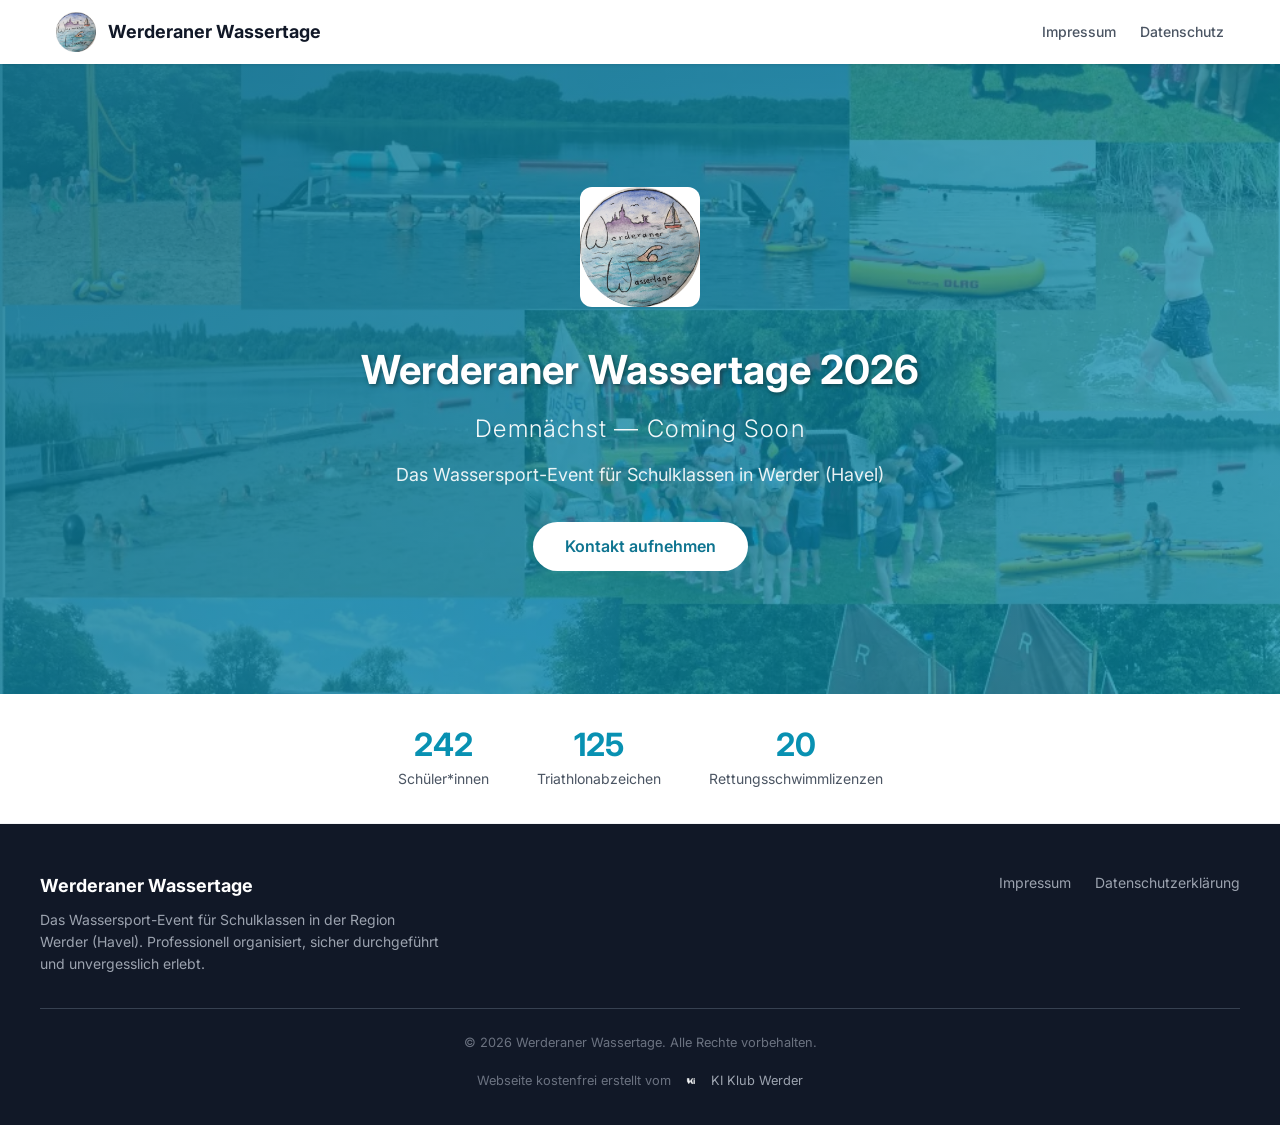
==== index.html @ 1bb325fa "Initial commit: static Coming Soon site for Werderaner Wassertage 2026 Static HTML/CSS placeholder s" ====
<!DOCTYPE html>
<html lang="de">
<head>
  <meta charset="UTF-8">
  <meta name="viewport" content="width=device-width, initial-scale=1.0">
  <title>Werderaner Wassertage 2026 — Coming Soon</title>
  <meta name="description" content="Die Werderaner Wassertage 2026 — Das Wassersport-Event für Schulklassen in Werder (Havel). Demnächst mehr Informationen.">
  <link rel="stylesheet" href="css/style.css">
</head>
<body>

  <!-- Navigation -->
  <nav class="nav">
    <div class="nav-inner">
      <a href="index.html" class="nav-brand">
        <img src="assets/logo.png" alt="Werderaner Wassertage Logo">
        <span>Werderaner Wassertage</span>
      </a>
      <div class="nav-links">
        <a href="impressum.html">Impressum</a>
        <a href="datenschutz.html">Datenschutz</a>
      </div>
    </div>
  </nav>

  <!-- Hero -->
  <section class="hero">
    <div class="hero-bg"></div>
    <div class="hero-overlay"></div>
    <div class="hero-content">
      <img src="assets/logo.png" alt="Werderaner Wassertage Logo" class="hero-logo animate-float">
      <h1>Werderaner Wassertage 2026</h1>
      <p class="coming-soon">Demnächst — Coming Soon</p>
      <p class="subtitle">Das Wassersport-Event für Schulklassen in Werder (Havel)</p>
      <a href="mailto:Christianprochnow@gmx.de" class="contact-link">Kontakt aufnehmen</a>
    </div>
  </section>

  <!-- Stats from 2025 -->
  <section class="stats">
    <div class="stats-inner">
      <div class="stat">
        <span class="stat-number">242</span>
        <span class="stat-label">Schüler*innen</span>
      </div>
      <div class="stat">
        <span class="stat-number">125</span>
        <span class="stat-label">Triathlonabzeichen</span>
      </div>
      <div class="stat">
        <span class="stat-number">20</span>
        <span class="stat-label">Rettungsschwimmlizenzen</span>
      </div>
    </div>
  </section>

  <!-- Footer -->
  <footer class="footer">
    <div class="footer-inner">
      <div class="footer-main">
        <div class="footer-brand">
          <h3>Werderaner Wassertage</h3>
          <p>Das Wassersport-Event für Schulklassen in der Region Werder (Havel). Professionell organisiert, sicher durchgeführt und unvergesslich erlebt.</p>
        </div>
        <div class="footer-links">
          <a href="impressum.html">Impressum</a>
          <a href="datenschutz.html">Datenschutzerklärung</a>
        </div>
      </div>
      <div class="footer-bottom">
        <p class="footer-copyright">&copy; 2026 Werderaner Wassertage. Alle Rechte vorbehalten.</p>
        <div class="footer-attribution">
          <span>Webseite kostenfrei erstellt vom</span>
          <a href="https://ki-klub-werder.de/" target="_blank" rel="noopener noreferrer">
            <img src="assets/ki-klub-logo.png" alt="KI Klub Werder Logo">
            <span>KI Klub Werder</span>
          </a>
        </div>
      </div>
    </div>
  </footer>

</body>
</html>
---- css/style.css ----
@import url('https://fonts.googleapis.com/css2?family=Inter:wght@300;400;500;600;700&display=swap');

:root {
  --water-blue: #0891B2;
  --water-dark: #0E7490;
  --water-light: #06B6D4;
  --water-pale: #67E8F9;
  --wave-bg: #F0F9FF;
  --gray-50: #F9FAFB;
  --gray-100: #F3F4F6;
  --gray-300: #D1D5DB;
  --gray-400: #9CA3AF;
  --gray-500: #6B7280;
  --gray-600: #4B5563;
  --gray-700: #374151;
  --gray-800: #1F2937;
  --gray-900: #111827;
}

*, *::before, *::after {
  box-sizing: border-box;
  margin: 0;
  padding: 0;
}

body {
  font-family: 'Inter', sans-serif;
  color: var(--gray-900);
  background: var(--gray-50);
  line-height: 1.6;
  -webkit-font-smoothing: antialiased;
}

a {
  color: var(--water-blue);
  text-decoration: none;
  transition: color 0.2s;
}

a:hover {
  color: var(--water-dark);
}

img {
  max-width: 100%;
  height: auto;
}

/* Animations */
@keyframes float {
  0%, 100% { transform: translateY(0px); }
  50% { transform: translateY(-5px) rotate(1deg); }
}

.animate-float {
  animation: float 3s ease-in-out infinite;
}

/* Navigation */
.nav {
  background: white;
  box-shadow: 0 1px 3px rgba(0, 0, 0, 0.1);
  position: sticky;
  top: 0;
  z-index: 100;
}

.nav-inner {
  max-width: 1200px;
  margin: 0 auto;
  padding: 0.75rem 1rem;
  display: flex;
  align-items: center;
  justify-content: space-between;
}

.nav-brand {
  display: flex;
  align-items: center;
  gap: 0.75rem;
  color: var(--gray-900);
  font-weight: 700;
  font-size: 1.125rem;
}

.nav-brand img {
  height: 40px;
  width: auto;
}

.nav-links {
  display: flex;
  gap: 1.5rem;
}

.nav-links a {
  color: var(--gray-600);
  font-size: 0.875rem;
  font-weight: 500;
}

.nav-links a:hover {
  color: var(--water-blue);
}

/* Hero */
.hero {
  position: relative;
  min-height: 70vh;
  display: flex;
  align-items: center;
  justify-content: center;
  text-align: center;
  color: white;
  overflow: hidden;
}

.hero-bg {
  position: absolute;
  inset: 0;
  background-image: url('../assets/hero.webp');
  background-size: cover;
  background-position: center;
}

.hero-overlay {
  position: absolute;
  inset: 0;
  background: linear-gradient(135deg, rgba(14, 116, 144, 0.85), rgba(8, 145, 178, 0.7));
}

.hero-content {
  position: relative;
  z-index: 1;
  max-width: 800px;
  padding: 3rem 1.5rem;
}

.hero-logo {
  width: 120px;
  height: auto;
  margin: 0 auto 1.5rem;
  border-radius: 12px;
}

.hero h1 {
  font-size: 2.5rem;
  font-weight: 700;
  margin-bottom: 0.5rem;
  text-shadow: 2px 2px 4px rgba(0, 0, 0, 0.4);
}

.hero .coming-soon {
  font-size: 1.5rem;
  font-weight: 300;
  opacity: 0.95;
  margin-bottom: 0.75rem;
  letter-spacing: 0.05em;
}

.hero .subtitle {
  font-size: 1.125rem;
  opacity: 0.9;
  margin-bottom: 2rem;
}

.hero .contact-link {
  display: inline-block;
  background: white;
  color: var(--water-dark);
  padding: 0.75rem 2rem;
  border-radius: 9999px;
  font-weight: 600;
  font-size: 1rem;
  transition: transform 0.2s, box-shadow 0.2s;
}

.hero .contact-link:hover {
  transform: translateY(-2px);
  box-shadow: 0 4px 12px rgba(0, 0, 0, 0.2);
  color: var(--water-dark);
}

/* Stats strip */
.stats {
  background: white;
  border-bottom: 1px solid var(--gray-100);
}

.stats-inner {
  max-width: 1200px;
  margin: 0 auto;
  padding: 2rem 1rem;
  display: flex;
  justify-content: center;
  gap: 3rem;
  flex-wrap: wrap;
  text-align: center;
}

.stat {
  display: flex;
  flex-direction: column;
  align-items: center;
}

.stat-number {
  font-size: 2rem;
  font-weight: 700;
  color: var(--water-blue);
  line-height: 1.2;
}

.stat-label {
  font-size: 0.875rem;
  color: var(--gray-600);
  margin-top: 0.25rem;
}

/* Footer */
.footer {
  background: var(--gray-900);
  color: white;
  padding: 3rem 1rem 2rem;
}

.footer-inner {
  max-width: 1200px;
  margin: 0 auto;
}

.footer-main {
  display: flex;
  justify-content: space-between;
  align-items: flex-start;
  gap: 2rem;
  flex-wrap: wrap;
}

.footer-brand {
  max-width: 400px;
}

.footer-brand h3 {
  font-size: 1.125rem;
  font-weight: 700;
  margin-bottom: 0.5rem;
}

.footer-brand p {
  color: var(--gray-400);
  font-size: 0.875rem;
  line-height: 1.6;
}

.footer-links {
  display: flex;
  gap: 1.5rem;
}

.footer-links a {
  color: var(--gray-400);
  font-size: 0.875rem;
}

.footer-links a:hover {
  color: var(--water-light);
}

.footer-bottom {
  border-top: 1px solid var(--gray-700);
  margin-top: 2rem;
  padding-top: 1.5rem;
  text-align: center;
}

.footer-copyright {
  color: var(--gray-500);
  font-size: 0.8rem;
  margin-bottom: 1rem;
}

.footer-attribution {
  display: flex;
  align-items: center;
  justify-content: center;
  gap: 0.5rem;
  color: var(--gray-500);
  font-size: 0.8rem;
}

.footer-attribution img {
  height: 24px;
  width: auto;
}

.footer-attribution a {
  color: var(--gray-400);
  display: flex;
  align-items: center;
  gap: 0.5rem;
}

.footer-attribution a:hover {
  color: var(--water-light);
}

/* Legal pages */
.legal-page {
  min-height: 100vh;
  background: var(--gray-50);
}

.legal-container {
  max-width: 800px;
  margin: 0 auto;
  padding: 3rem 1rem;
}

.back-link {
  display: inline-flex;
  align-items: center;
  gap: 0.5rem;
  color: var(--water-blue);
  font-size: 0.875rem;
  font-weight: 500;
  margin-bottom: 1.5rem;
}

.back-link:hover {
  color: var(--water-dark);
}

.legal-card {
  background: white;
  border-radius: 0.75rem;
  box-shadow: 0 1px 3px rgba(0, 0, 0, 0.1), 0 1px 2px rgba(0, 0, 0, 0.06);
  padding: 2.5rem;
}

.legal-card h1 {
  font-size: 1.875rem;
  font-weight: 700;
  margin-bottom: 2rem;
  color: var(--gray-900);
}

.legal-card h2 {
  font-size: 1.375rem;
  font-weight: 600;
  margin-top: 2rem;
  margin-bottom: 1rem;
  color: var(--gray-900);
}

.legal-card h3 {
  font-size: 1.125rem;
  font-weight: 600;
  margin-top: 1.5rem;
  margin-bottom: 0.75rem;
  color: var(--gray-800);
}

.legal-card h4 {
  font-size: 1rem;
  font-weight: 600;
  margin-top: 1.25rem;
  margin-bottom: 0.5rem;
  color: var(--gray-800);
}

.legal-card p {
  color: var(--gray-700);
  margin-bottom: 1rem;
  line-height: 1.7;
}

.legal-card .contact-box {
  background: var(--gray-50);
  padding: 1rem 1.25rem;
  border-radius: 0.5rem;
  margin-bottom: 1rem;
}

.legal-card .contact-box p {
  color: var(--gray-800);
  font-weight: 500;
  margin-bottom: 0;
}

.legal-card .source {
  font-size: 0.875rem;
  color: var(--gray-500);
  border-top: 1px solid var(--gray-100);
  padding-top: 1.5rem;
  margin-top: 2rem;
}

/* Responsive */
@media (max-width: 640px) {
  .nav-brand span {
    font-size: 0.9rem;
  }

  .hero {
    min-height: 60vh;
  }

  .hero h1 {
    font-size: 1.75rem;
  }

  .hero .coming-soon {
    font-size: 1.125rem;
  }

  .hero .subtitle {
    font-size: 1rem;
  }

  .stats-inner {
    gap: 1.5rem;
  }

  .stat-number {
    font-size: 1.5rem;
  }

  .footer-main {
    flex-direction: column;
    align-items: center;
    text-align: center;
  }

  .legal-card {
    padding: 1.5rem;
  }

  .legal-card h1 {
    font-size: 1.5rem;
  }
}
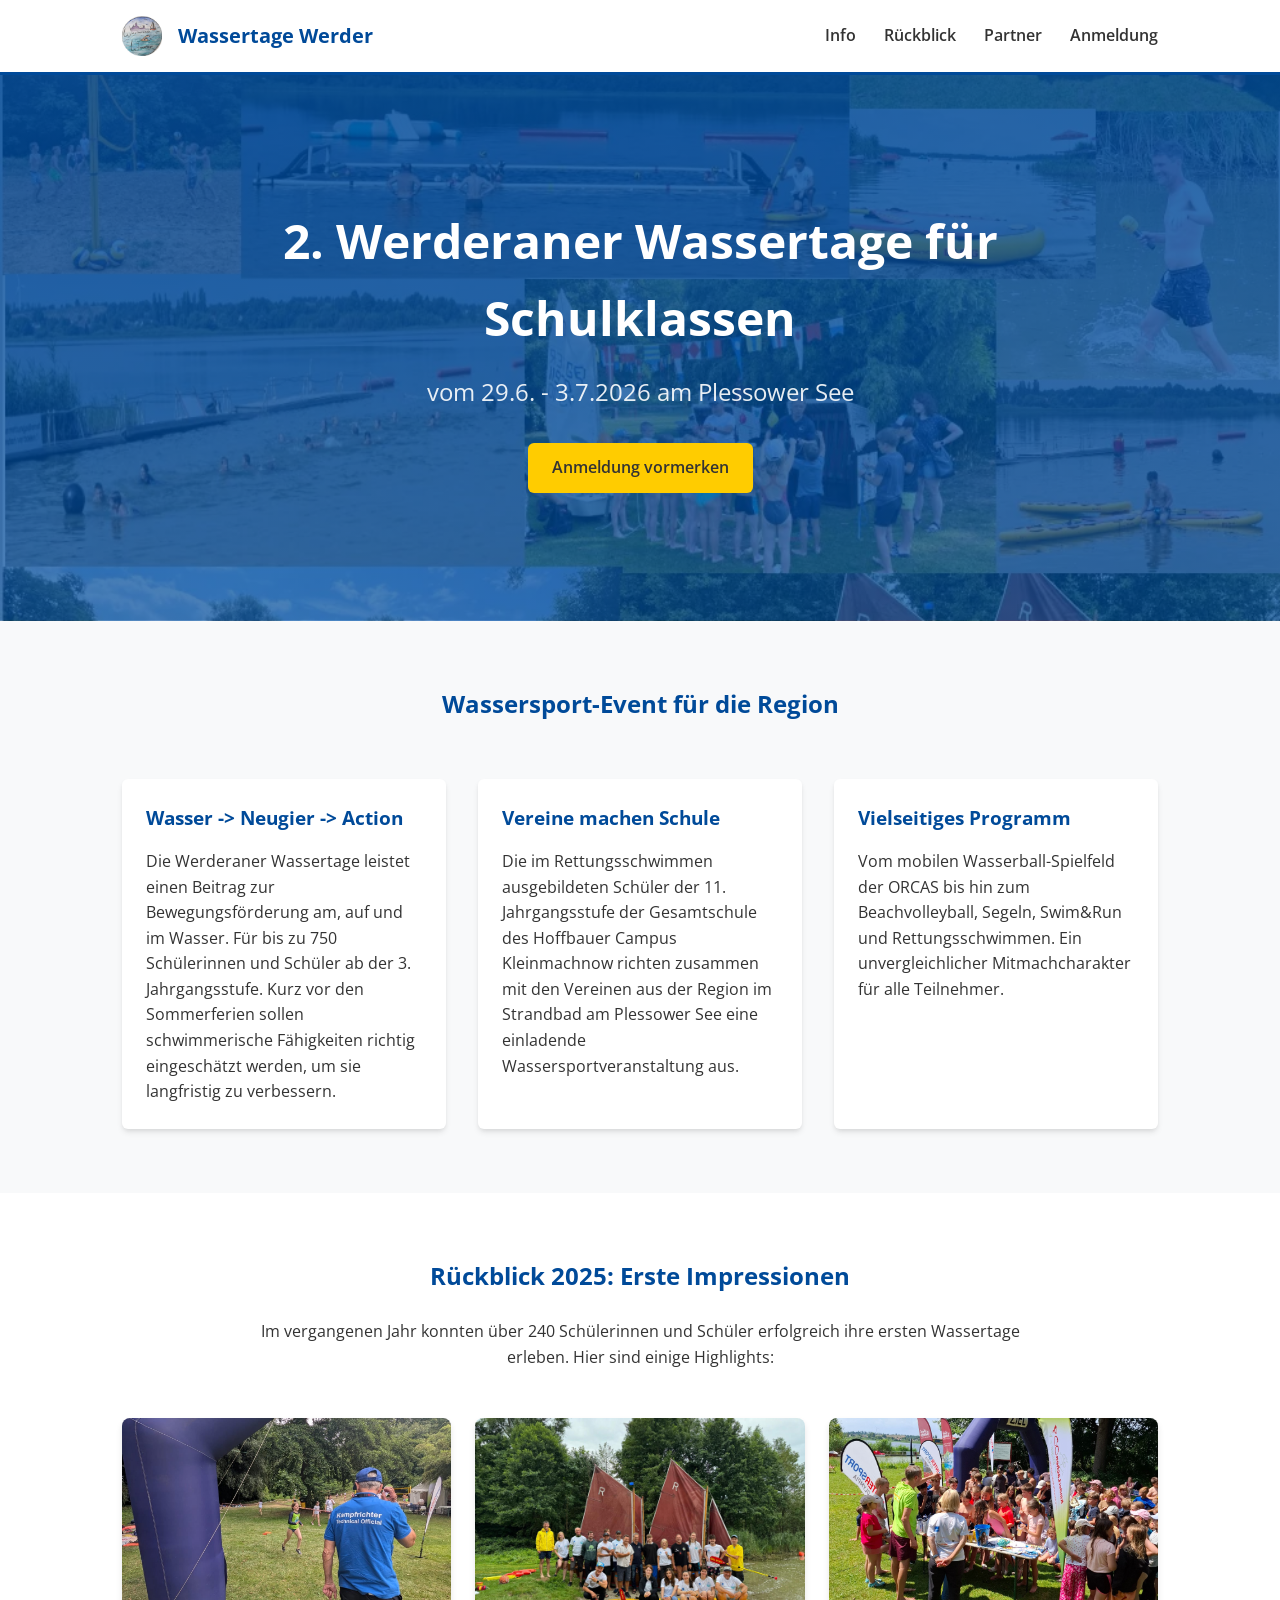
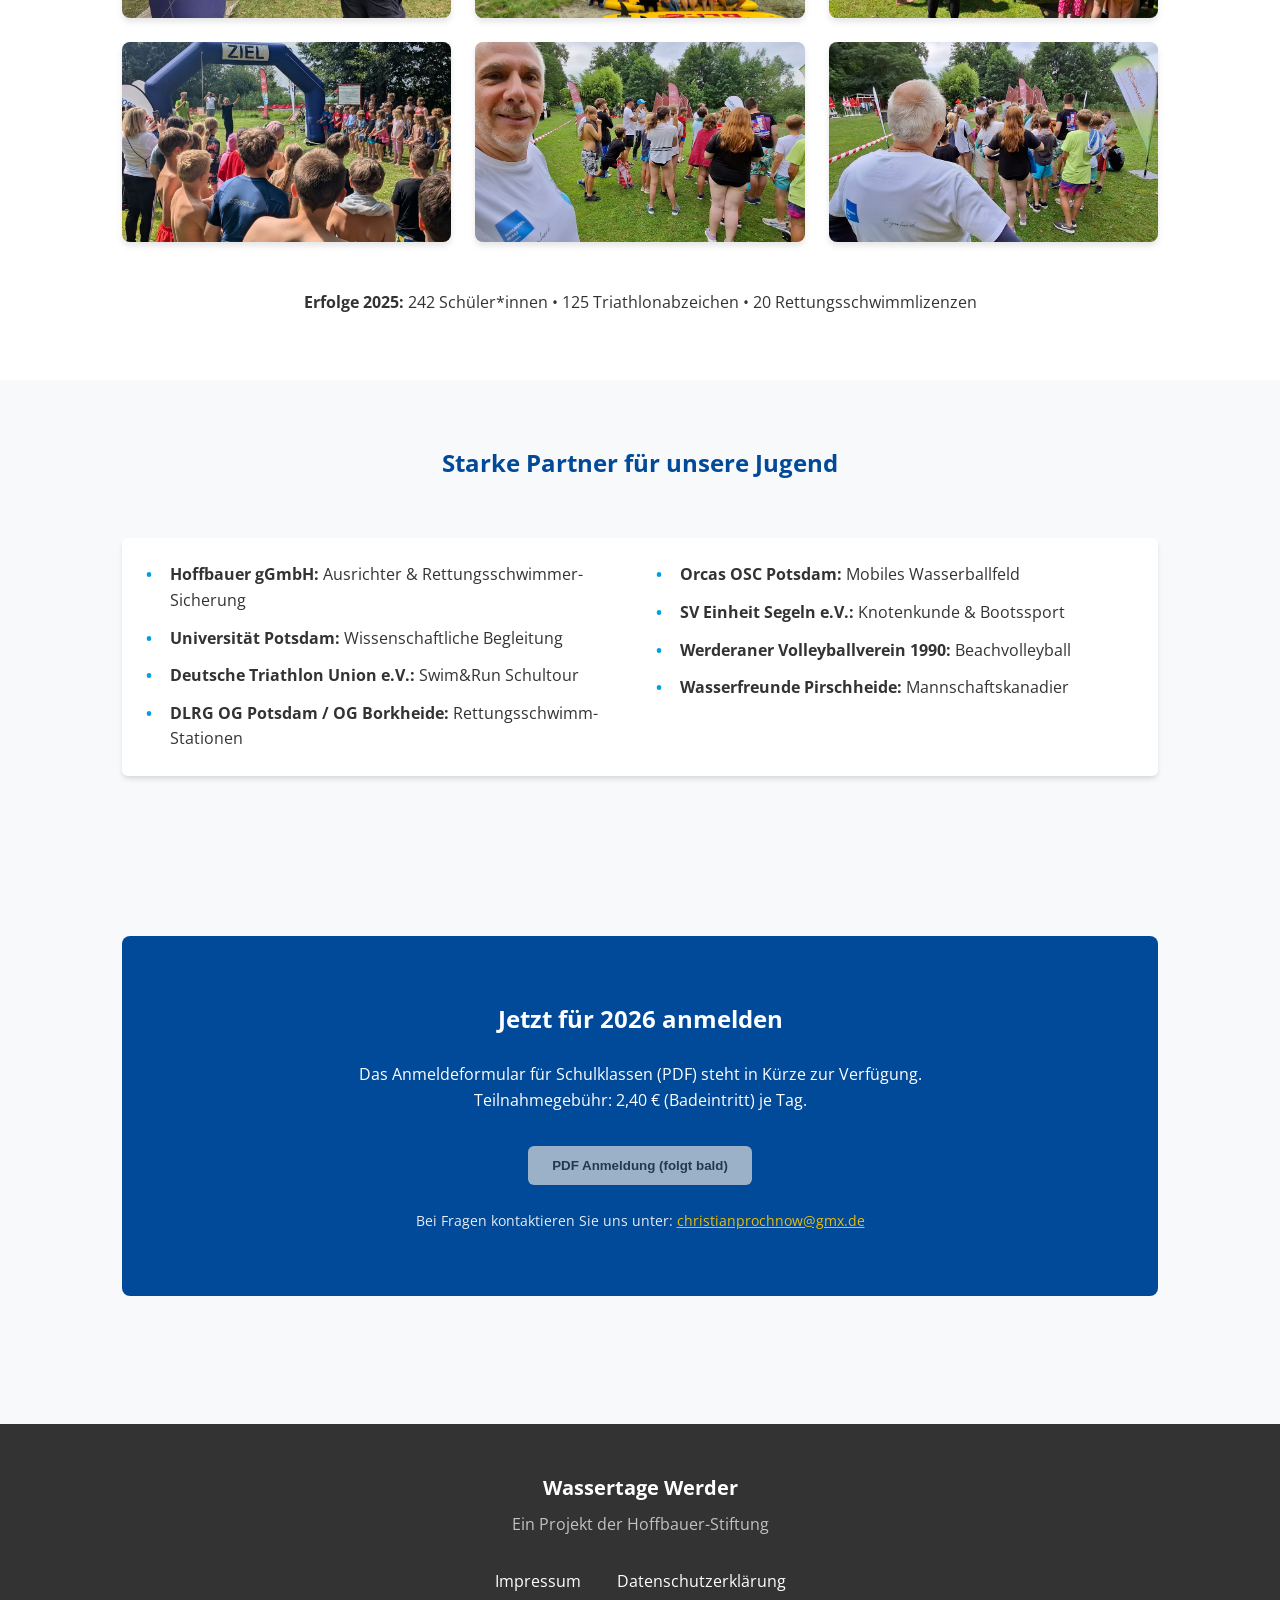
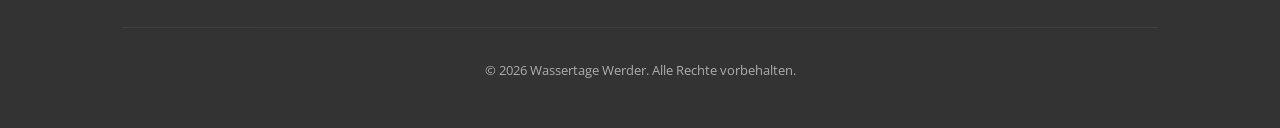
==== commit d061b46c: "Redesign: Wassertage Werder 2026 with 2025 retrospective and updated branding" ====
--- a/index.html
+++ b/index.html
@@ -1,84 +1,121 @@
 <!DOCTYPE html>
 <html lang="de">
 <head>
-  <meta charset="UTF-8">
-  <meta name="viewport" content="width=device-width, initial-scale=1.0">
-  <title>Werderaner Wassertage 2026 — Coming Soon</title>
-  <meta name="description" content="Die Werderaner Wassertage 2026 — Das Wassersport-Event für Schulklassen in Werder (Havel). Demnächst mehr Informationen.">
-  <link rel="stylesheet" href="css/style.css">
+    <meta charset="UTF-8">
+    <meta name="viewport" content="width=device-width, initial-scale=1.0">
+    <title>Wassertage Werder 2026 | 2. Werderaner Wassertage</title>
+    <meta name="description" content="2. Werderaner Wassertage für Schulklassen vom 29.6.-3.7.2026 am Plessower See. Sport, Action und Teamgeist.">
+    <link rel="stylesheet" href="css/style.css">
 </head>
 <body>
 
-  <!-- Navigation -->
-  <nav class="nav">
-    <div class="nav-inner">
-      <a href="index.html" class="nav-brand">
-        <img src="assets/logo.png" alt="Werderaner Wassertage Logo">
-        <span>Werderaner Wassertage</span>
-      </a>
-      <div class="nav-links">
-        <a href="impressum.html">Impressum</a>
-        <a href="datenschutz.html">Datenschutz</a>
-      </div>
+<header>
+    <div class="container nav-inner">
+        <a href="index.html" class="logo-container">
+            <img src="assets/logo.png" alt="Logo">
+            <span>Wassertage Werder</span>
+        </a>
+        <nav>
+            <a href="#about" style="margin-left: 1.5rem; font-weight: 600; color: var(--foreground);">Info</a>
+            <a href="#rueckblick" style="margin-left: 1.5rem; font-weight: 600; color: var(--foreground);">Rückblick</a>
+            <a href="#partner" style="margin-left: 1.5rem; font-weight: 600; color: var(--foreground);">Partner</a>
+            <a href="#anmeldung" style="margin-left: 1.5rem; font-weight: 600; color: var(--foreground);">Anmeldung</a>
+        </nav>
     </div>
-  </nav>
+</header>
 
-  <!-- Hero -->
-  <section class="hero">
-    <div class="hero-bg"></div>
-    <div class="hero-overlay"></div>
-    <div class="hero-content">
-      <img src="assets/logo.png" alt="Werderaner Wassertage Logo" class="hero-logo animate-float">
-      <h1>Werderaner Wassertage 2026</h1>
-      <p class="coming-soon">Demnächst — Coming Soon</p>
-      <p class="subtitle">Das Wassersport-Event für Schulklassen in Werder (Havel)</p>
-      <a href="mailto:Christianprochnow@gmx.de" class="contact-link">Kontakt aufnehmen</a>
+<section class="hero">
+    <div class="container">
+        <h1>2. Werderaner Wassertage für Schulklassen</h1>
+        <p>vom 29.6. - 3.7.2026 am Plessower See</p>
+        <a href="#anmeldung" class="btn-accent">Anmeldung vormerken</a>
     </div>
-  </section>
+</section>
 
-  <!-- Stats from 2025 -->
-  <section class="stats">
-    <div class="stats-inner">
-      <div class="stat">
-        <span class="stat-number">242</span>
-        <span class="stat-label">Schüler*innen</span>
-      </div>
-      <div class="stat">
-        <span class="stat-number">125</span>
-        <span class="stat-label">Triathlonabzeichen</span>
-      </div>
-      <div class="stat">
-        <span class="stat-number">20</span>
-        <span class="stat-label">Rettungsschwimmlizenzen</span>
-      </div>
+<section class="section" id="about">
+    <div class="container">
+        <h2 class="section-title">Wassersport-Event für die Region</h2>
+        <div class="grid">
+            <div class="card">
+                <h3>Wasser -> Neugier -> Action</h3>
+                <p>Die Werderaner Wassertage leistet einen Beitrag zur Bewegungsförderung am, auf und im Wasser. Für bis zu 750 Schülerinnen und Schüler ab der 3. Jahrgangsstufe. Kurz vor den Sommerferien sollen schwimmerische Fähigkeiten richtig eingeschätzt werden, um sie langfristig zu verbessern.</p>
+            </div>
+            <div class="card">
+                <h3>Vereine machen Schule</h3>
+                <p>Die im Rettungsschwimmen ausgebildeten Schüler der 11. Jahrgangsstufe der Gesamtschule des Hoffbauer Campus Kleinmachnow richten zusammen mit den Vereinen aus der Region im Strandbad am Plessower See eine einladende Wassersportveranstaltung aus.</p>
+            </div>
+            <div class="card">
+                <h3>Vielseitiges Programm</h3>
+                <p>Vom mobilen Wasserball-Spielfeld der ORCAS bis hin zum Beachvolleyball, Segeln, Swim&Run und Rettungsschwimmen. Ein unvergleichlicher Mitmachcharakter für alle Teilnehmer.</p>
+            </div>
+        </div>
     </div>
-  </section>
+</section>
 
-  <!-- Footer -->
-  <footer class="footer">
-    <div class="footer-inner">
-      <div class="footer-main">
-        <div class="footer-brand">
-          <h3>Werderaner Wassertage</h3>
-          <p>Das Wassersport-Event für Schulklassen in der Region Werder (Havel). Professionell organisiert, sicher durchgeführt und unvergesslich erlebt.</p>
+<section class="section" id="rueckblick" style="background: white;">
+    <div class="container">
+        <h2 class="section-title">Rückblick 2025: Erste Impressionen</h2>
+        <p style="text-align: center; max-width: 800px; margin: -2rem auto 3rem;">Im vergangenen Jahr konnten über 240 Schülerinnen und Schüler erfolgreich ihre ersten Wassertage erleben. Hier sind einige Highlights:</p>
+        <div class="rueckblick-grid">
+            <div class="rueckblick-card"><img src="assets/rueckblick/1.jpg" alt="Highlight 1"></div>
+            <div class="rueckblick-card"><img src="assets/rueckblick/2.jpg" alt="Highlight 2"></div>
+            <div class="rueckblick-card"><img src="assets/rueckblick/3.jpg" alt="Highlight 3"></div>
+            <div class="rueckblick-card"><img src="assets/rueckblick/4.jpg" alt="Highlight 4"></div>
+            <div class="rueckblick-card"><img src="assets/rueckblick/5.jpg" alt="Highlight 5"></div>
+            <div class="rueckblick-card"><img src="assets/rueckblick/6.jpg" alt="Highlight 6"></div>
         </div>
-        <div class="footer-links">
-          <a href="impressum.html">Impressum</a>
-          <a href="datenschutz.html">Datenschutzerklärung</a>
+        <div style="text-align: center; margin-top: 3rem;">
+            <p><strong>Erfolge 2025:</strong> 242 Schüler*innen • 125 Triathlonabzeichen • 20 Rettungsschwimmlizenzen</p>
         </div>
-      </div>
-      <div class="footer-bottom">
-        <p class="footer-copyright">&copy; 2026 Werderaner Wassertage. Alle Rechte vorbehalten.</p>
-        <div class="footer-attribution">
-          <span>Webseite kostenfrei erstellt vom</span>
-          <a href="https://ki-klub-werder.de/" target="_blank" rel="noopener noreferrer">
-            <img src="assets/ki-klub-logo.png" alt="KI Klub Werder Logo">
-            <span>KI Klub Werder</span>
-          </a>
+    </div>
+</section>
+
+<section class="section" id="partner">
+    <div class="container">
+        <h2 class="section-title">Starke Partner für unsere Jugend</h2>
+        <div class="card">
+            <ul class="partner-list">
+                <li class="partner-item"><strong>Hoffbauer gGmbH:</strong> Ausrichter & Rettungsschwimmer-Sicherung</li>
+                <li class="partner-item"><strong>Universität Potsdam:</strong> Wissenschaftliche Begleitung</li>
+                <li class="partner-item"><strong>Deutsche Triathlon Union e.V.:</strong> Swim&Run Schultour</li>
+                <li class="partner-item"><strong>DLRG OG Potsdam / OG Borkheide:</strong> Rettungsschwimm-Stationen</li>
+                <li class="partner-item"><strong>Orcas OSC Potsdam:</strong> Mobiles Wasserballfeld</li>
+                <li class="partner-item"><strong>SV Einheit Segeln e.V.:</strong> Knotenkunde & Bootssport</li>
+                <li class="partner-item"><strong>Werderaner Volleyballverein 1990:</strong> Beachvolleyball</li>
+                <li class="partner-item"><strong>Wasserfreunde Pirschheide:</strong> Mannschaftskanadier</li>
+            </ul>
         </div>
-      </div>
     </div>
-  </footer>
+</section>
+
+<section class="section" id="anmeldung">
+    <div class="container">
+        <div class="cta-box">
+            <h2>Jetzt für 2026 anmelden</h2>
+            <p>Das Anmeldeformular für Schulklassen (PDF) steht in Kürze zur Verfügung.<br>Teilnahmegebühr: 2,40 € (Badeintritt) je Tag.</p>
+            <div style="margin-top: 2rem;">
+                <button class="btn-accent" disabled>PDF Anmeldung (folgt bald)</button>
+            </div>
+            <p style="margin-top: 1.5rem; font-size: 0.9rem; opacity: 0.9;">Bei Fragen kontaktieren Sie uns unter: <a href="mailto:christianprochnow@gmx.de" style="color: var(--hoffbauer-yellow); text-decoration: underline;">christianprochnow@gmx.de</a></p>
+        </div>
+    </div>
+</section>
+
+<footer>
+    <div class="container">
+        <div style="margin-bottom: 2rem;">
+            <a href="index.html" style="color: white; font-weight: 700; font-size: 1.25rem;">Wassertage Werder</a>
+            <p style="opacity: 0.7; margin-top: 0.5rem;">Ein Projekt der Hoffbauer-Stiftung</p>
+        </div>
+        <div style="margin-bottom: 2rem;">
+            <a href="impressum.html" style="color: white; margin: 0 1rem;">Impressum</a>
+            <a href="datenschutz.html" style="color: white; margin: 0 1rem;">Datenschutzerklärung</a>
+        </div>
+        <div style="border-top: 1px solid rgba(255,255,255,0.1); padding-top: 2rem; font-size: 0.8rem; opacity: 0.6;">
+            &copy; 2026 Wassertage Werder. Alle Rechte vorbehalten.
+        </div>
+    </div>
+</footer>
 
 </body>
 </html>
--- a/css/style.css
+++ b/css/style.css
@@ -1,442 +1,162 @@
-@import url('https://fonts.googleapis.com/css2?family=Inter:wght@300;400;500;600;700&display=swap');
+/* 
+ * Hoffbauer-Stiftung Style Guide
+ * Adapted for Wassertage Werder and Potsdam
+ */
+
+@import url('https://fonts.googleapis.com/css2?family=Open+Sans:wght@400;600;700&display=swap');
 
 :root {
-  --water-blue: #0891B2;
-  --water-dark: #0E7490;
-  --water-light: #06B6D4;
-  --water-pale: #67E8F9;
-  --wave-bg: #F0F9FF;
-  --gray-50: #F9FAFB;
-  --gray-100: #F3F4F6;
-  --gray-300: #D1D5DB;
-  --gray-400: #9CA3AF;
-  --gray-500: #6B7280;
-  --gray-600: #4B5563;
-  --gray-700: #374151;
-  --gray-800: #1F2937;
-  --gray-900: #111827;
+  /* Brand Colors */
+  --hoffbauer-blue: #004a99;
+  --hoffbauer-sky: #00a0e3;
+  --hoffbauer-yellow: #ffcc00;
+  --hoffbauer-grey: #333333;
+  --hoffbauer-white: #f8f9fa;
+
+  /* Semantic Variables (Mapping to project variables) */
+  --primary: var(--hoffbauer-blue);
+  --secondary: var(--hoffbauer-sky);
+  --accent: var(--hoffbauer-yellow);
+  --foreground: var(--hoffbauer-grey);
+  --background: var(--hoffbauer-white);
+  
+  /* Layout & Spacing */
+  --radius: 0.375rem;
+  --spacing-section: 4rem;
+  --spacing-card: 1.5rem;
+
+  /* Typography */
+  --font-family: 'Open Sans', sans-serif;
 }
 
-*, *::before, *::after {
-  box-sizing: border-box;
-  margin: 0;
-  padding: 0;
+* { box-sizing: border-box; margin: 0; padding: 0; }
+
+body {
+  font-family: var(--font-family);
+  color: var(--foreground);
+  background-color: var(--background);
+  line-height: 1.6;
 }
 
-body {
-  font-family: 'Inter', sans-serif;
-  color: var(--gray-900);
-  background: var(--gray-50);
-  line-height: 1.6;
-  -webkit-font-smoothing: antialiased;
+h1, h2, h3, h4, h5, h6 {
+  color: var(--hoffbauer-blue);
+  font-weight: 700;
+  margin-bottom: 1rem;
 }
 
 a {
-  color: var(--water-blue);
+  color: var(--secondary);
   text-decoration: none;
-  transition: color 0.2s;
+  transition: opacity 0.2s ease;
 }
 
-a:hover {
-  color: var(--water-dark);
+a:hover { opacity: 0.8; }
+
+.container {
+  max-width: 1100px;
+  margin: 0 auto;
+  padding: 0 2rem;
 }
 
-img {
-  max-width: 100%;
-  height: auto;
-}
-
-/* Animations */
-@keyframes float {
-  0%, 100% { transform: translateY(0px); }
-  50% { transform: translateY(-5px) rotate(1deg); }
-}
-
-.animate-float {
-  animation: float 3s ease-in-out infinite;
-}
-
-/* Navigation */
-.nav {
+header {
   background: white;
-  box-shadow: 0 1px 3px rgba(0, 0, 0, 0.1);
+  padding: 1rem 0;
+  border-bottom: 3px solid var(--primary);
   position: sticky;
   top: 0;
   z-index: 100;
 }
 
 .nav-inner {
-  max-width: 1200px;
-  margin: 0 auto;
-  padding: 0.75rem 1rem;
   display: flex;
-  align-items: center;
   justify-content: space-between;
-}
-
-.nav-brand {
-  display: flex;
-  align-items: center;
-  gap: 0.75rem;
-  color: var(--gray-900);
-  font-weight: 700;
-  font-size: 1.125rem;
-}
-
-.nav-brand img {
-  height: 40px;
-  width: auto;
-}
-
-.nav-links {
-  display: flex;
-  gap: 1.5rem;
-}
-
-.nav-links a {
-  color: var(--gray-600);
-  font-size: 0.875rem;
-  font-weight: 500;
-}
-
-.nav-links a:hover {
-  color: var(--water-blue);
-}
-
-/* Hero */
-.hero {
-  position: relative;
-  min-height: 70vh;
-  display: flex;
-  align-items: center;
-  justify-content: center;
-  text-align: center;
-  color: white;
-  overflow: hidden;
-}
-
-.hero-bg {
-  position: absolute;
-  inset: 0;
-  background-image: url('../assets/hero.webp');
-  background-size: cover;
-  background-position: center;
-}
-
-.hero-overlay {
-  position: absolute;
-  inset: 0;
-  background: linear-gradient(135deg, rgba(14, 116, 144, 0.85), rgba(8, 145, 178, 0.7));
-}
-
-.hero-content {
-  position: relative;
-  z-index: 1;
-  max-width: 800px;
-  padding: 3rem 1.5rem;
-}
-
-.hero-logo {
-  width: 120px;
-  height: auto;
-  margin: 0 auto 1.5rem;
-  border-radius: 12px;
-}
-
-.hero h1 {
-  font-size: 2.5rem;
-  font-weight: 700;
-  margin-bottom: 0.5rem;
-  text-shadow: 2px 2px 4px rgba(0, 0, 0, 0.4);
-}
-
-.hero .coming-soon {
-  font-size: 1.5rem;
-  font-weight: 300;
-  opacity: 0.95;
-  margin-bottom: 0.75rem;
-  letter-spacing: 0.05em;
-}
-
-.hero .subtitle {
-  font-size: 1.125rem;
-  opacity: 0.9;
-  margin-bottom: 2rem;
-}
-
-.hero .contact-link {
-  display: inline-block;
-  background: white;
-  color: var(--water-dark);
-  padding: 0.75rem 2rem;
-  border-radius: 9999px;
-  font-weight: 600;
-  font-size: 1rem;
-  transition: transform 0.2s, box-shadow 0.2s;
-}
-
-.hero .contact-link:hover {
-  transform: translateY(-2px);
-  box-shadow: 0 4px 12px rgba(0, 0, 0, 0.2);
-  color: var(--water-dark);
-}
-
-/* Stats strip */
-.stats {
-  background: white;
-  border-bottom: 1px solid var(--gray-100);
-}
-
-.stats-inner {
-  max-width: 1200px;
-  margin: 0 auto;
-  padding: 2rem 1rem;
-  display: flex;
-  justify-content: center;
-  gap: 3rem;
-  flex-wrap: wrap;
-  text-align: center;
-}
-
-.stat {
-  display: flex;
-  flex-direction: column;
   align-items: center;
 }
 
-.stat-number {
-  font-size: 2rem;
+.logo-container {
+  display: flex;
+  align-items: center;
+  gap: 1rem;
   font-weight: 700;
-  color: var(--water-blue);
-  line-height: 1.2;
+  color: var(--primary);
+  font-size: 1.25rem;
 }
 
-.stat-label {
-  font-size: 0.875rem;
-  color: var(--gray-600);
-  margin-top: 0.25rem;
+.logo-container img { height: 40px; }
+
+.btn-primary {
+  background-color: var(--hoffbauer-sky);
+  color: white;
+  padding: 0.75rem 1.5rem;
+  border-radius: var(--radius);
+  font-weight: 600;
+  border: none;
+  cursor: pointer;
+  display: inline-block;
 }
 
-/* Footer */
-.footer {
-  background: var(--gray-900);
-  color: white;
-  padding: 3rem 1rem 2rem;
+.btn-accent {
+  background-color: var(--hoffbauer-yellow);
+  color: var(--hoffbauer-grey);
+  padding: 0.75rem 1.5rem;
+  border-radius: var(--radius);
+  font-weight: 600;
+  border: none;
+  cursor: pointer;
+  display: inline-block;
 }
 
-.footer-inner {
-  max-width: 1200px;
-  margin: 0 auto;
+.btn-accent:disabled {
+  background-color: #ddd;
+  cursor: not-allowed;
+  opacity: 0.7;
 }
 
-.footer-main {
-  display: flex;
-  justify-content: space-between;
-  align-items: flex-start;
-  gap: 2rem;
-  flex-wrap: wrap;
+.hero {
+  background: linear-gradient(rgba(0, 74, 153, 0.85), rgba(0, 74, 153, 0.7)), url('../assets/hero.webp');
+  background-size: cover;
+  background-position: center;
+  color: white;
+  text-align: center;
+  padding: 8rem 1rem;
 }
 
-.footer-brand {
-  max-width: 400px;
+.hero h1 { color: white; font-size: 3rem; margin-bottom: 1rem; }
+.hero p { font-size: 1.5rem; margin-bottom: 2rem; opacity: 0.9; }
+
+.section { padding: var(--spacing-section) 0; }
+.section-title { text-align: center; margin-bottom: 3.5rem; }
+
+.grid { display: grid; grid-template-columns: repeat(auto-fit, minmax(300px, 1fr)); gap: 2rem; }
+
+.card {
+  background: white;
+  border-radius: var(--radius);
+  padding: var(--spacing-card);
+  box-shadow: 0 4px 6px -1px rgba(0, 0, 0, 0.1), 0 2px 4px -1px rgba(0, 0, 0, 0.06);
 }
 
-.footer-brand h3 {
-  font-size: 1.125rem;
-  font-weight: 700;
-  margin-bottom: 0.5rem;
+.partner-list { columns: 2; column-gap: 2rem; list-style: none; }
+.partner-item { margin-bottom: 0.75rem; padding-left: 1.5rem; position: relative; }
+.partner-item::before { content: "•"; color: var(--secondary); position: absolute; left: 0; font-weight: bold; }
+
+.rueckblick-grid { display: grid; grid-template-columns: repeat(auto-fit, minmax(280px, 1fr)); gap: 1.5rem; }
+.rueckblick-card { overflow: hidden; border-radius: 8px; box-shadow: 0 4px 6px rgba(0,0,0,0.1); }
+.rueckblick-card img { width: 100%; height: 200px; object-fit: cover; display: block; }
+
+.cta-box { background: var(--primary); color: white; padding: 4rem 2rem; border-radius: 8px; text-align: center; margin-top: 2rem; }
+.cta-box h2 { color: white; margin-bottom: 1.5rem; }
+
+footer {
+  background: var(--hoffbauer-grey);
+  color: white;
+  padding: 3rem 0;
+  text-align: center;
+  margin-top: 4rem;
 }
 
-.footer-brand p {
-  color: var(--gray-400);
-  font-size: 0.875rem;
-  line-height: 1.6;
+@media (max-width: 768px) {
+  .hero h1 { font-size: 2rem; }
+  .partner-list { columns: 1; }
+  .nav-inner { flex-direction: column; gap: 1rem; }
 }
-
-.footer-links {
-  display: flex;
-  gap: 1.5rem;
-}
-
-.footer-links a {
-  color: var(--gray-400);
-  font-size: 0.875rem;
-}
-
-.footer-links a:hover {
-  color: var(--water-light);
-}
-
-.footer-bottom {
-  border-top: 1px solid var(--gray-700);
-  margin-top: 2rem;
-  padding-top: 1.5rem;
-  text-align: center;
-}
-
-.footer-copyright {
-  color: var(--gray-500);
-  font-size: 0.8rem;
-  margin-bottom: 1rem;
-}
-
-.footer-attribution {
-  display: flex;
-  align-items: center;
-  justify-content: center;
-  gap: 0.5rem;
-  color: var(--gray-500);
-  font-size: 0.8rem;
-}
-
-.footer-attribution img {
-  height: 24px;
-  width: auto;
-}
-
-.footer-attribution a {
-  color: var(--gray-400);
-  display: flex;
-  align-items: center;
-  gap: 0.5rem;
-}
-
-.footer-attribution a:hover {
-  color: var(--water-light);
-}
-
-/* Legal pages */
-.legal-page {
-  min-height: 100vh;
-  background: var(--gray-50);
-}
-
-.legal-container {
-  max-width: 800px;
-  margin: 0 auto;
-  padding: 3rem 1rem;
-}
-
-.back-link {
-  display: inline-flex;
-  align-items: center;
-  gap: 0.5rem;
-  color: var(--water-blue);
-  font-size: 0.875rem;
-  font-weight: 500;
-  margin-bottom: 1.5rem;
-}
-
-.back-link:hover {
-  color: var(--water-dark);
-}
-
-.legal-card {
-  background: white;
-  border-radius: 0.75rem;
-  box-shadow: 0 1px 3px rgba(0, 0, 0, 0.1), 0 1px 2px rgba(0, 0, 0, 0.06);
-  padding: 2.5rem;
-}
-
-.legal-card h1 {
-  font-size: 1.875rem;
-  font-weight: 700;
-  margin-bottom: 2rem;
-  color: var(--gray-900);
-}
-
-.legal-card h2 {
-  font-size: 1.375rem;
-  font-weight: 600;
-  margin-top: 2rem;
-  margin-bottom: 1rem;
-  color: var(--gray-900);
-}
-
-.legal-card h3 {
-  font-size: 1.125rem;
-  font-weight: 600;
-  margin-top: 1.5rem;
-  margin-bottom: 0.75rem;
-  color: var(--gray-800);
-}
-
-.legal-card h4 {
-  font-size: 1rem;
-  font-weight: 600;
-  margin-top: 1.25rem;
-  margin-bottom: 0.5rem;
-  color: var(--gray-800);
-}
-
-.legal-card p {
-  color: var(--gray-700);
-  margin-bottom: 1rem;
-  line-height: 1.7;
-}
-
-.legal-card .contact-box {
-  background: var(--gray-50);
-  padding: 1rem 1.25rem;
-  border-radius: 0.5rem;
-  margin-bottom: 1rem;
-}
-
-.legal-card .contact-box p {
-  color: var(--gray-800);
-  font-weight: 500;
-  margin-bottom: 0;
-}
-
-.legal-card .source {
-  font-size: 0.875rem;
-  color: var(--gray-500);
-  border-top: 1px solid var(--gray-100);
-  padding-top: 1.5rem;
-  margin-top: 2rem;
-}
-
-/* Responsive */
-@media (max-width: 640px) {
-  .nav-brand span {
-    font-size: 0.9rem;
-  }
-
-  .hero {
-    min-height: 60vh;
-  }
-
-  .hero h1 {
-    font-size: 1.75rem;
-  }
-
-  .hero .coming-soon {
-    font-size: 1.125rem;
-  }
-
-  .hero .subtitle {
-    font-size: 1rem;
-  }
-
-  .stats-inner {
-    gap: 1.5rem;
-  }
-
-  .stat-number {
-    font-size: 1.5rem;
-  }
-
-  .footer-main {
-    flex-direction: column;
-    align-items: center;
-    text-align: center;
-  }
-
-  .legal-card {
-    padding: 1.5rem;
-  }
-
-  .legal-card h1 {
-    font-size: 1.5rem;
-  }
-}
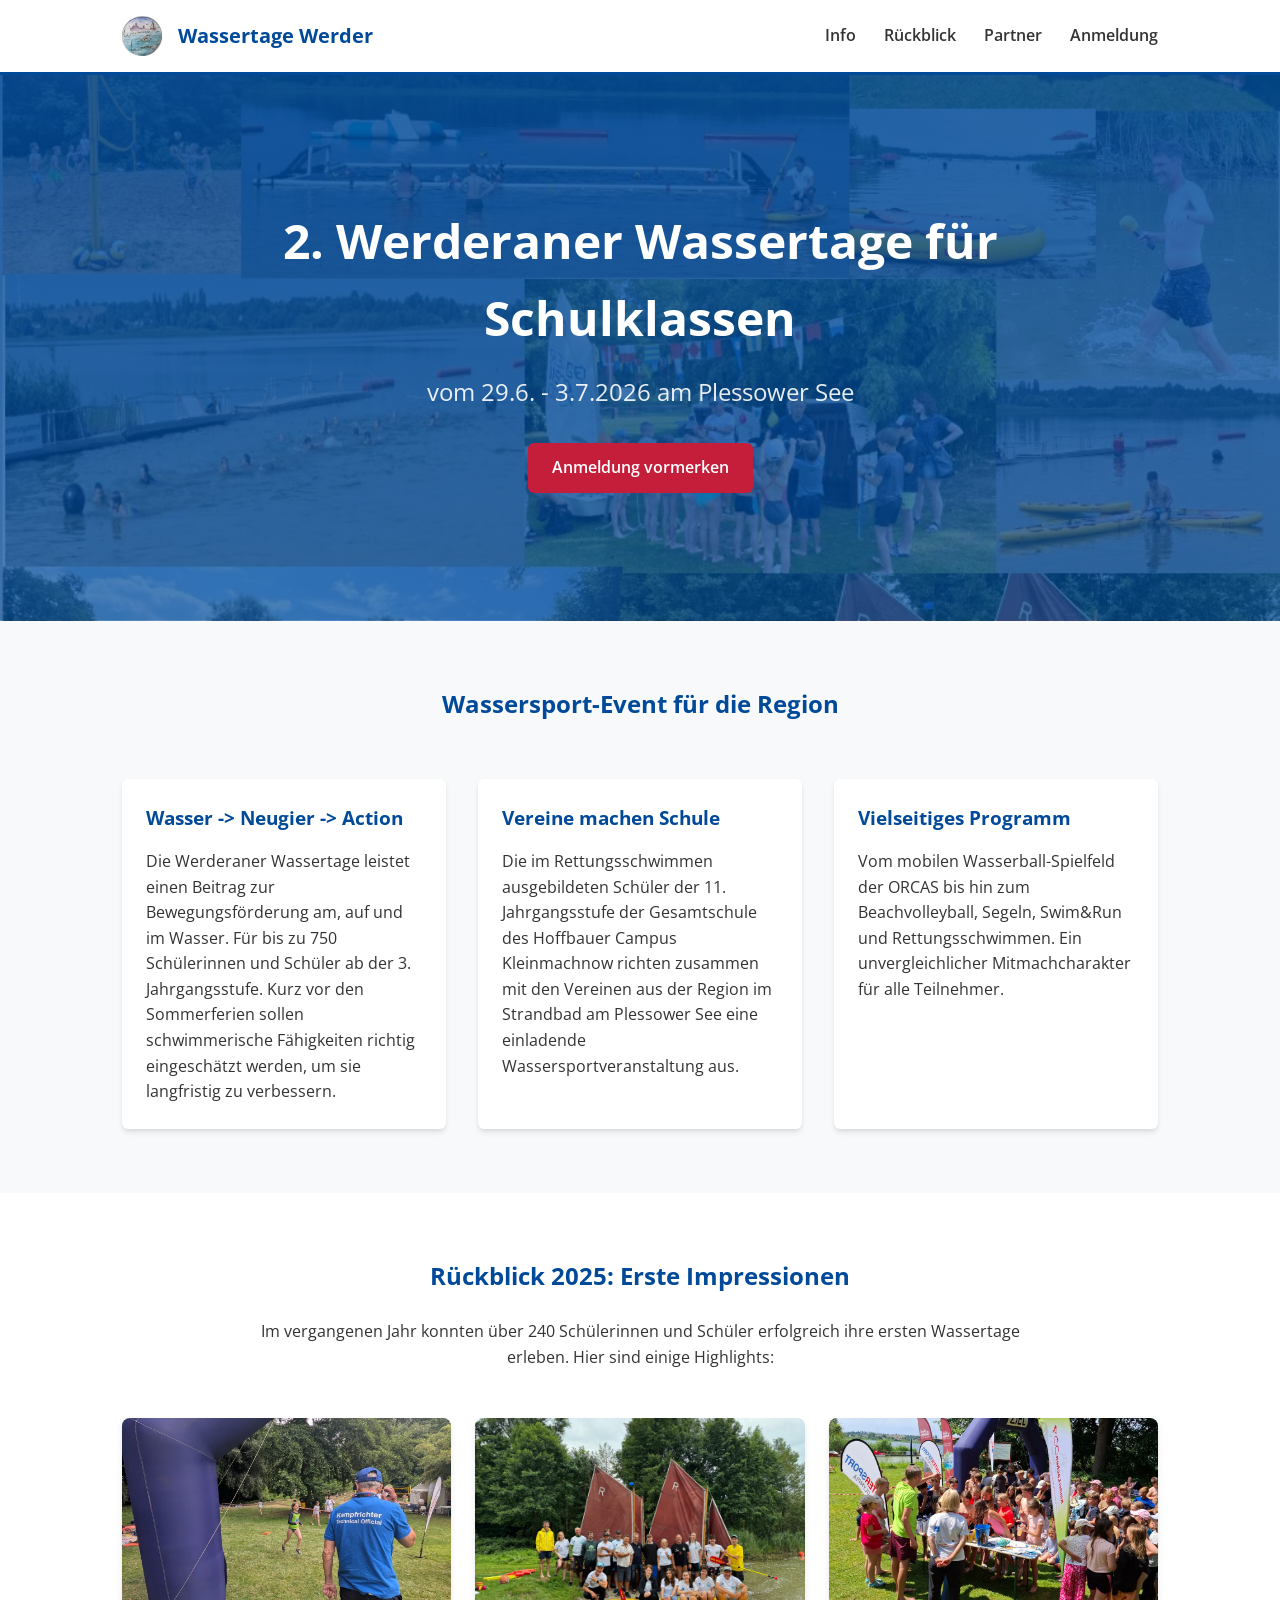
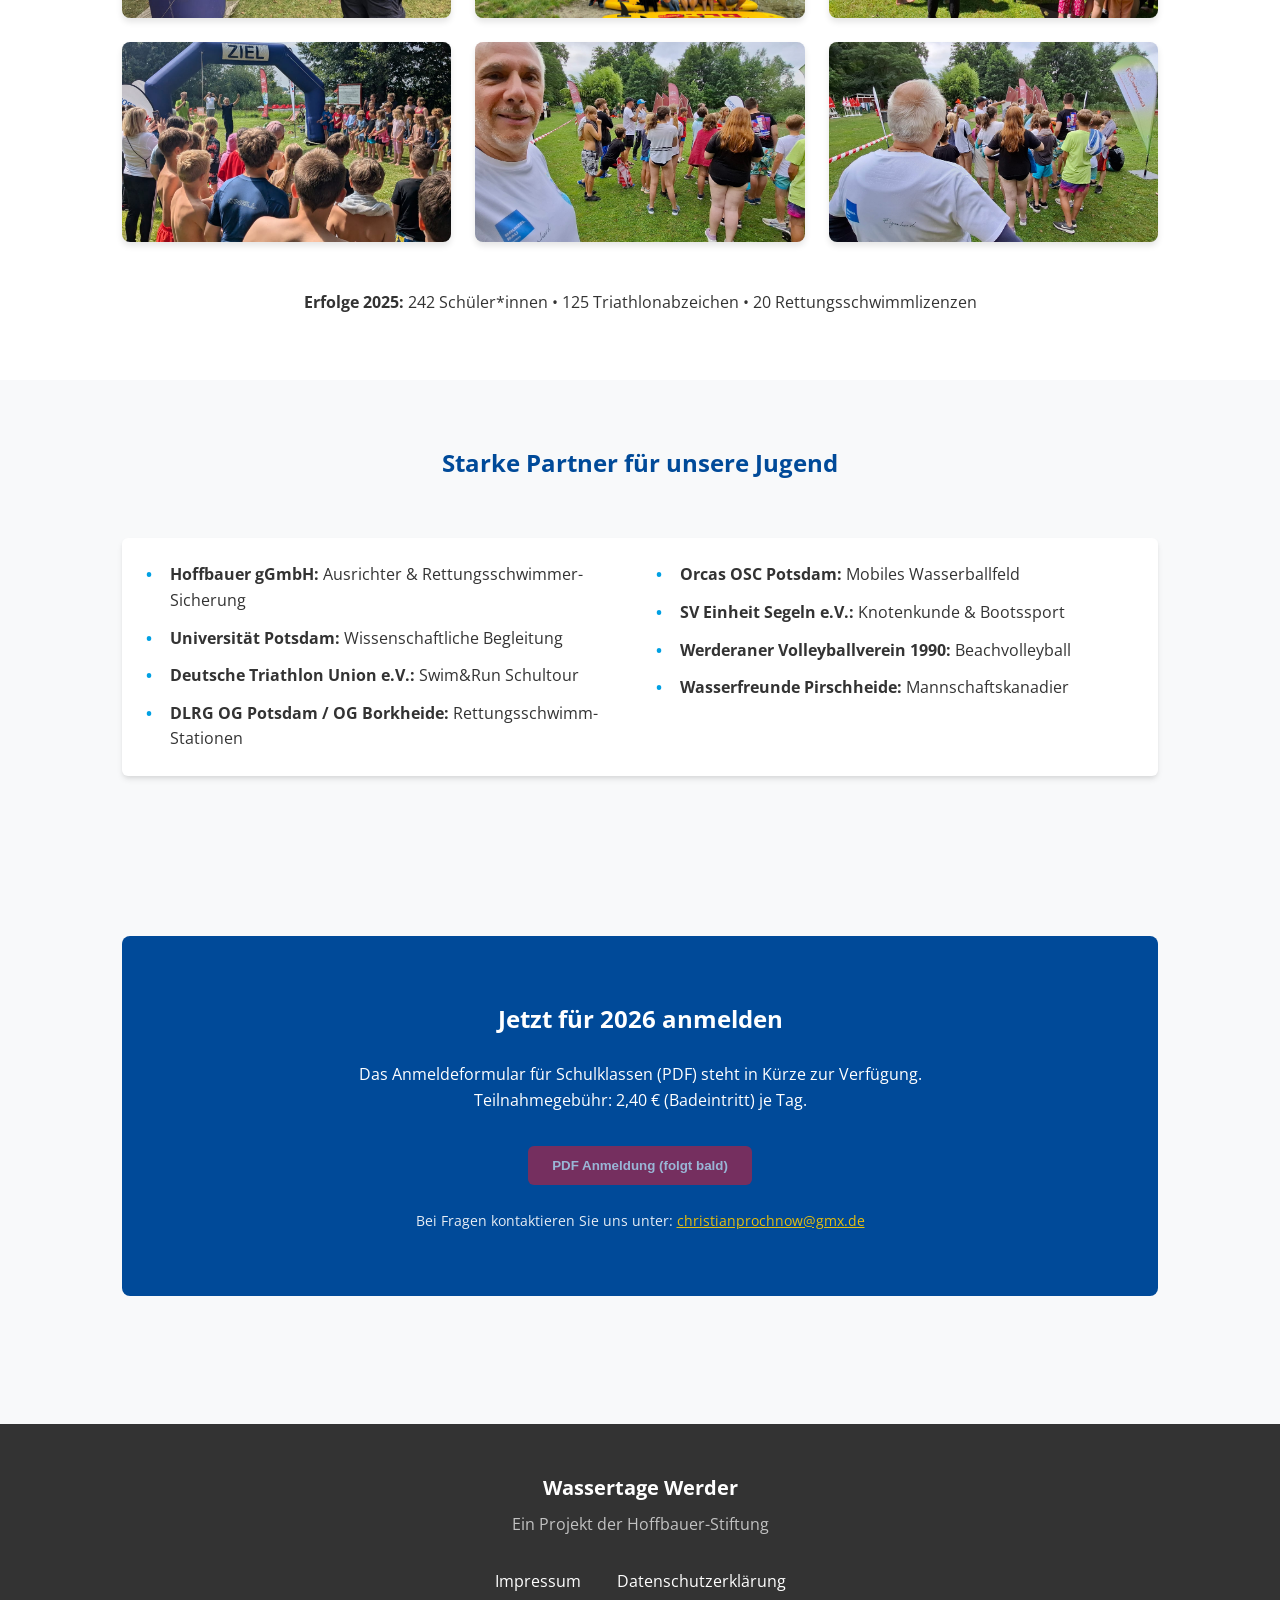
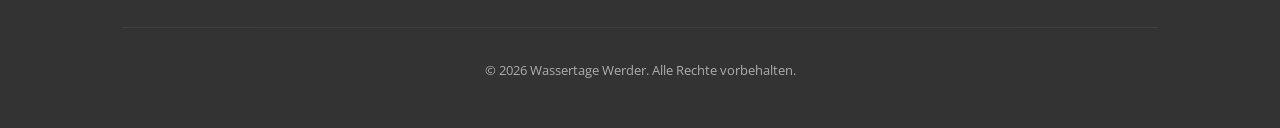
==== commit 85c73f3f: "Update to Hoffbauer brand guidelines: red buttons and green highlights - Change primary button color" ====
--- a/index.html
+++ b/index.html
@@ -28,7 +28,7 @@
     <div class="container">
         <h1>2. Werderaner Wassertage für Schulklassen</h1>
         <p>vom 29.6. - 3.7.2026 am Plessower See</p>
-        <a href="#anmeldung" class="btn-accent">Anmeldung vormerken</a>
+        <a href="#anmeldung" class="btn-primary">Anmeldung vormerken</a>
     </div>
 </section>
 
@@ -94,7 +94,7 @@
             <h2>Jetzt für 2026 anmelden</h2>
             <p>Das Anmeldeformular für Schulklassen (PDF) steht in Kürze zur Verfügung.<br>Teilnahmegebühr: 2,40 € (Badeintritt) je Tag.</p>
             <div style="margin-top: 2rem;">
-                <button class="btn-accent" disabled>PDF Anmeldung (folgt bald)</button>
+                <button class="btn-primary" disabled style="opacity: 0.6;">PDF Anmeldung (folgt bald)</button>
             </div>
             <p style="margin-top: 1.5rem; font-size: 0.9rem; opacity: 0.9;">Bei Fragen kontaktieren Sie uns unter: <a href="mailto:christianprochnow@gmx.de" style="color: var(--hoffbauer-yellow); text-decoration: underline;">christianprochnow@gmx.de</a></p>
         </div>
--- a/css/style.css
+++ b/css/style.css
@@ -9,6 +9,8 @@
   /* Brand Colors */
   --hoffbauer-blue: #004a99;
   --hoffbauer-sky: #00a0e3;
+  --hoffbauer-red: #C41E3A;
+  --hoffbauer-green: #7CB342;
   --hoffbauer-yellow: #ffcc00;
   --hoffbauer-grey: #333333;
   --hoffbauer-white: #f8f9fa;
@@ -16,6 +18,8 @@
   /* Semantic Variables (Mapping to project variables) */
   --primary: var(--hoffbauer-blue);
   --secondary: var(--hoffbauer-sky);
+  --action: var(--hoffbauer-red);
+  --highlight: var(--hoffbauer-green);
   --accent: var(--hoffbauer-yellow);
   --foreground: var(--hoffbauer-grey);
   --background: var(--hoffbauer-white);
@@ -85,7 +89,7 @@
 .logo-container img { height: 40px; }
 
 .btn-primary {
-  background-color: var(--hoffbauer-sky);
+  background-color: var(--hoffbauer-red);
   color: white;
   padding: 0.75rem 1.5rem;
   border-radius: var(--radius);
@@ -93,6 +97,11 @@
   border: none;
   cursor: pointer;
   display: inline-block;
+  transition: opacity 0.2s ease;
+}
+
+.btn-primary:hover {
+  opacity: 0.9;
 }
 
 .btn-accent {
@@ -110,6 +119,17 @@
   background-color: #ddd;
   cursor: not-allowed;
   opacity: 0.7;
+}
+
+.highlight-event {
+  background-color: var(--hoffbauer-green);
+  color: white;
+  padding: var(--spacing-card);
+  border-radius: var(--radius);
+}
+
+.highlight-event h3 {
+  color: white;
 }
 
 .hero {
